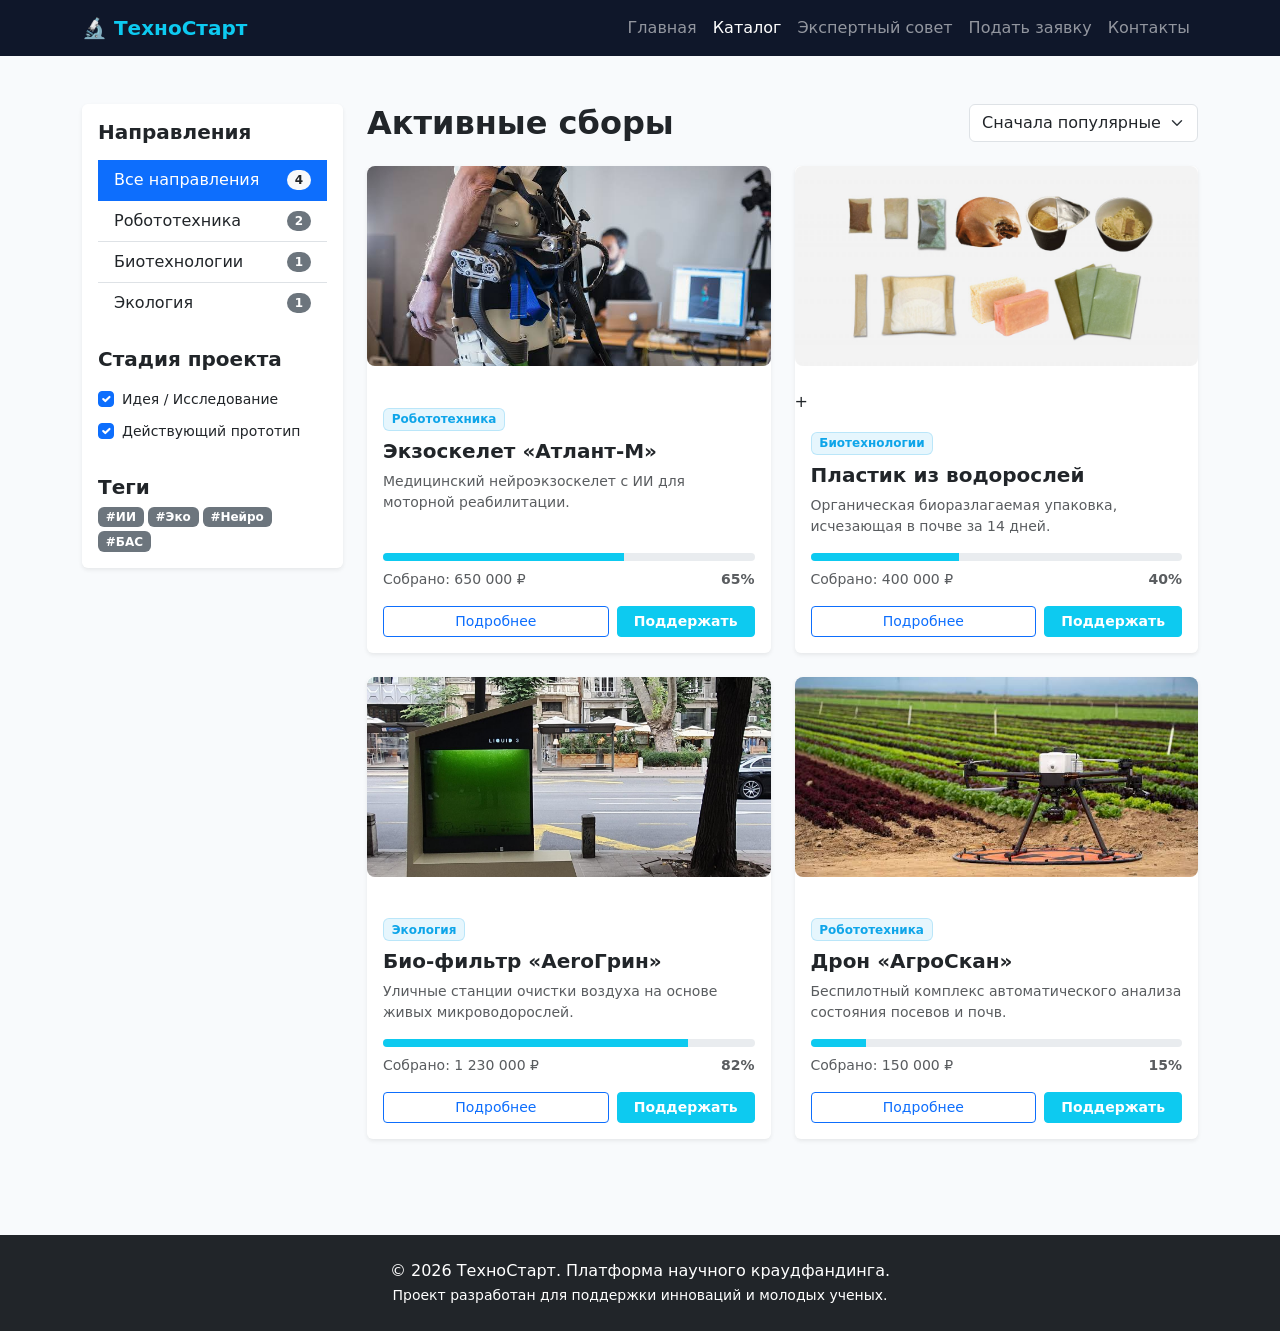
==== catalog.html @ 310f8706 "fix: pictures" ====
<!DOCTYPE html>
<html lang="ru">
<head>
    <meta charset="UTF-8">
    <meta name="viewport" content="width=device-width, initial-scale=1.0">
    <title>Каталог научных проектов — ТехноСтарт</title>
    <link href="https://cdn.jsdelivr.net/npm/bootstrap@5.3.3/dist/css/bootstrap.min.css" rel="stylesheet">
    <link rel="stylesheet" href="css/custom.css">
</head>
<body>
    <nav class="navbar navbar-expand-lg navbar-dark bg-dark sticky-top">
        <div class="container">
            <a class="navbar-brand fw-bold text-info" href="index.html">🔬 ТехноСтарт</a>
            <button class="navbar-toggler" type="button" data-bs-toggle="collapse" data-bs-target="#navbarNav">
                <span class="navbar-toggler-icon"></span>
            </button>
            <div class="collapse navbar-collapse" id="navbarNav">
                <ul class="navbar-nav ms-auto">
                    <li class="nav-item"><a class="nav-link" href="index.html">Главная</a></li>
                    <li class="nav-item"><a class="nav-link active" href="catalog.html">Каталог</a></li>
                    <li class="nav-item"><a class="nav-link" href="experts.html">Экспертный совет</a></li>
                    <li class="nav-item"><a class="nav-link" href="order.html">Подать заявку</a></li>
                    <li class="nav-item"><a class="nav-link" href="contacts.html">Контакты</a></li>
                </ul>
            </div>
        </div>
    </nav>

    <main class="container my-5">
        <div class="row g-4">

        <aside class="col-lg-3">
            <div class="card p-3 shadow-sm border-0 position-sticky" style="top: 90px;">
                <h5 class="fw-bold mb-3">Направления</h5>
                <div class="list-group list-group-flush mb-4">
                    <button class="list-group-item list-group-item-action d-flex justify-content-between align-items-center active">
                        Все направления <span class="badge bg-light text-dark rounded-pill">4</span>
                    </button>
                    <button class="list-group-item list-group-item-action d-flex justify-content-between align-items-center">
                        Робототехника <span class="badge bg-secondary rounded-pill">2</span>
                    </button>
                    <button class="list-group-item list-group-item-action d-flex justify-content-between align-items-center">
                        Биотехнологии <span class="badge bg-secondary rounded-pill">1</span>
                    </button>
                    <button class="list-group-item list-group-item-action d-flex justify-content-between align-items-center">
                        Экология <span class="badge bg-secondary rounded-pill">1</span>
                    </button>
                </div>

                <h5 class="fw-bold mb-3">Стадия проекта</h5>
                <div class="mb-4">
                    <div class="form-check mb-2">
                        <input class="form-check-input" type="checkbox" id="stage1" checked>
                        <label class="form-check-label small" for="stage1">Идея / Исследование</label>
                    </div>
                    <div class="form-check mb-2">
                        <input class="form-check-input" type="checkbox" id="stage2" checked>
                        <label class="form-check-label small" for="stage2">Действующий прототип</label>
                    </div>
                </div>

                <h5 class="fw-bold mb-2">Теги</h5>
                <div class="d-flex flex-wrap gap-1">
                    <span class="badge bg-secondary">#ИИ</span>
                    <span class="badge bg-secondary">#Эко</span>
                    <span class="badge bg-secondary">#Нейро</span>
                    <span class="badge bg-secondary">#БАС</span>
                </div>
            </div>
        </aside>
        <section class="col-lg-9">
            <div class="d-flex justify-content-between align-items-center mb-4">
                <h2 class="fw-bold mb-0">Активные сборы</h2>
                <select class="form-select w-auto">
                    <option>Сначала популярные</option>
                    <option>По дате добавления</option>
                </select>
            </div>

            <div class="row row-cols-1 row-cols-md-2 g-4">
                <div class="col">
                    <div class="card h-100 border-0 shadow-sm project-card">
                        <img src="images/exoskeleton.jpg" class="img-fluid rounded-3 mb-4 card-img-top object-fit-cover" alt="Прототип экзоскелета Атлант-М">
                        <div class="card-body d-flex flex-column justify-content-between">
                            <div>
                                <span class="badge badge-tech mb-2">Робототехника</span>
                                <h5 class="card-title fw-bold">Экзоскелет «Атлант-М»</h5>
                                <p class="card-text text-muted small">Медицинский нейроэкзоскелет с ИИ для моторной реабилитации.</p>
                            </div>
                            <div class="mt-3">
                                <div class="progress mb-2" style="height: 8px;">
                                    <div class="progress-bar bg-info" style="width: 65%"></div>
                                </div>
                                <div class="d-flex justify-content-between text-muted small mb-3">
                                    <span>Собрано: 650 000 ₽</span>
                                    <strong>65%</strong>
                                </div>
                                <div class="d-flex gap-2">
                                    <a href="product1.html" class="btn btn-outline-primary btn-sm flex-grow-1">Подробнее</a>
                                    <button class="btn btn-info btn-sm text-white fw-bold px-3" data-bs-toggle="modal" data-bs-target="#quickSupportModal">Поддержать</button>
                                </div>
                            </div>
                        </div>
                    </div>
                </div>

                <div class="col">
                    <div class="card h-100 border-0 shadow-sm project-card">
                        <img src="images/plastic.jpg" class="img-fluid rounded-3 mb-4 card-img-top object-fit-cover" alt="Пластик из водорослей">+
                        <div class="card-body d-flex flex-column justify-content-between">
                            <div>
                                <span class="badge badge-tech mb-2">Биотехнологии</span>
                                <h5 class="card-title fw-bold">Пластик из водорослей</h5>
                                <p class="card-text text-muted small">Органическая биоразлагаемая упаковка, исчезающая в почве за 14 дней.</p>
                            </div>
                            <div class="mt-3">
                                <div class="progress mb-2" style="height: 8px;">
                                    <div class="progress-bar bg-info" style="width: 40%"></div>
                                </div>
                                <div class="d-flex justify-content-between text-muted small mb-3">
                                    <span>Собрано: 400 000 ₽</span>
                                    <strong>40%</strong>
                                </div>
                                <div class="d-flex gap-2">
                                    <a href="product2.html" class="btn btn-outline-primary btn-sm flex-grow-1">Подробнее</a>
                                    <button class="btn btn-info btn-sm text-white fw-bold px-3" data-bs-toggle="modal" data-bs-target="#quickSupportModal">Поддержать</button>
                                </div>
                            </div>
                        </div>
                    </div>
                </div>

                <div class="col">
                    <div class="card h-100 border-0 shadow-sm project-card">
                        <img src="images/aerogreen.jpg" class="img-fluid rounded-3 mb-4 card-img-top object-fit-cover" alt="Био-фильтр «AeroГрин»">
                        <div class="card-body d-flex flex-column justify-content-between">
                            <div>
                                <span class="badge badge-tech mb-2">Экология</span>
                                <h5 class="card-title fw-bold">Био-фильтр «AeroГрин»</h5>
                                <p class="card-text text-muted small">Уличные станции очистки воздуха на основе живых микроводорослей.</p>
                            </div>
                            <div class="mt-3">
                                <div class="progress mb-2" style="height: 8px;">
                                    <div class="progress-bar bg-info" style="width: 82%"></div>
                                </div>
                                <div class="d-flex justify-content-between text-muted small mb-3">
                                    <span>Собрано: 1 230 000 ₽</span>
                                    <strong>82%</strong>
                                </div>
                                <div class="d-flex gap-2">
                                    <a href="product3.html" class="btn btn-outline-primary btn-sm flex-grow-1">Подробнее</a>
                                    <button class="btn btn-info btn-sm text-white fw-bold px-3" data-bs-toggle="modal" data-bs-target="#quickSupportModal">Поддержать</button>
                                </div>
                            </div>
                        </div>
                    </div>
                </div>

                <div class="col">
                    <div class="card h-100 border-0 shadow-sm project-card">
                        <img src="images/agroscan.jpg" class="img-fluid rounded-3 mb-4 card-img-top object-fit-cover" alt="Дрон «АгроСкан»">
                        <div class="card-body d-flex flex-column justify-content-between">
                            <div>
                                <span class="badge badge-tech mb-2">Робототехника</span>
                                <h5 class="card-title fw-bold">Дрон «АгроСкан»</h5>
                                <p class="card-text text-muted small">Беспилотный комплекс автоматического анализа состояния посевов и почв.</p>
                            </div>
                            <div class="mt-3">
                                <div class="progress mb-2" style="height: 8px;">
                                    <div class="progress-bar bg-info" style="width: 15%"></div>
                                </div>
                                <div class="d-flex justify-content-between text-muted small mb-3">
                                    <span>Собрано: 150 000 ₽</span>
                                    <strong>15%</strong>
                                </div>
                                <div class="d-flex gap-2">
                                    <a href="product4.html" class="btn btn-outline-primary btn-sm flex-grow-1">Подробнее</a>
                                    <button class="btn btn-info btn-sm text-white fw-bold px-3" data-bs-toggle="modal" data-bs-target="#quickSupportModal">Поддержать</button>
                                </div>
                            </div>
                        </div>
                    </div>
                </div>
            </div>
        </section>
  </main>

  <!-- Модальное окно быстрой поддержки -->
  <div class="modal fade" id="quickSupportModal" tabindex="-1">
    <div class="modal-dialog">
      <div class="modal-content">
        <div class="modal-header">
          <h5 class="modal-title fw-bold">Быстрая поддержка проекта</h5>
          <button type="button" class="btn-close" data-bs-close="modal"></button>
        </div>
        <div class="modal-body">
          <form>
            <div class="mb-3">
              <label class="form-label">Сумма взноса (₽)</label>
              <input type="number" class="form-value form-control" value="1000">
            </div>
            <div class="mb-3">
              <label class="form-label">Ваше имя (или анонимно)</label>
              <input type="text" class="form-value form-control" placeholder="Иван И.">
            </div>
            <div class="form-check mb-3">
              <input type="checkbox" class="form-check-input" id="termsCheck">
              <label class="form-check-label small" for="termsCheck">Согласен с правилами платформы</label>
            </div>
            <button type="submit" class="btn btn-info w-100 text-white">Перейти к оплате</button>
          </form>
        </div>
      </div>
    </div>
  </div>

    <footer class="bg-dark text-white py-4 mt-5">
        <div class="container text-center">
            <p class="mb-0">&copy; 2026 ТехноСтарт. Платформа научного краудфандинга.</p>
            <small class="mb-1">Проект разработан для поддержки инноваций и молодых ученых.</small>
        </div>
    </footer>

    <script src="https://cdn.jsdelivr.net/npm/bootstrap@5.3.3/dist/js/bootstrap.bundle.min.js"></script>
    <script src="js/main.js"></script>
</body>
</html>
---- css/custom.css ----
:root {
  --primary-dark: #0f172a;
  --accent-neon: #0ea5e9;
  --bg-light: #f8fafc;
}

body {
  min-height: 100vh;
  display: flex;
  flex-direction: column;
  background-color: var(--bg-light);
  font-family: system-ui, -apple-system, "Segoe UI", Roboto, Helvetica, Arial, sans-serif;
}

main {
  flex: 1;
}

.navbar {
  background-color: var(--primary-dark) !important;
}

.hero-section {
  background: linear-gradient(135deg, #0f172a 0%, #1e293b 100%);
  color: white;
  padding: 60px 0;
}

.placeholder-box {
  min-height: 240px;
  background-color: #e2e8f0;
  display: flex;
  align-items: center;
  justify-content: center;
  border-radius: 8px;
}

.placeholder-image {
  min-height: 320px;
  background-color: #cbd5e1;
  display: flex;
  align-items: center;
  justify-content: center;
  border-radius: 8px;
}

.card-img-top {
  height: 200px;
  object-fit: cover;
}

.project-card {
  transition: transform 0.2s, box-shadow 0.2s;
}

.project-card:hover {
  transform: translateY(-5px);
  box-shadow: 0 10px 20px rgba(0,0,0,0.1);
}

.badge-tech {
  background-color: rgba(14, 165, 233, 0.1);
  color: var(--accent-neon);
  border: 1px solid rgba(14, 165, 233, 0.2);
}

footer {
  background-color: var(--primary-dark);
  color: #94a3b8;
}
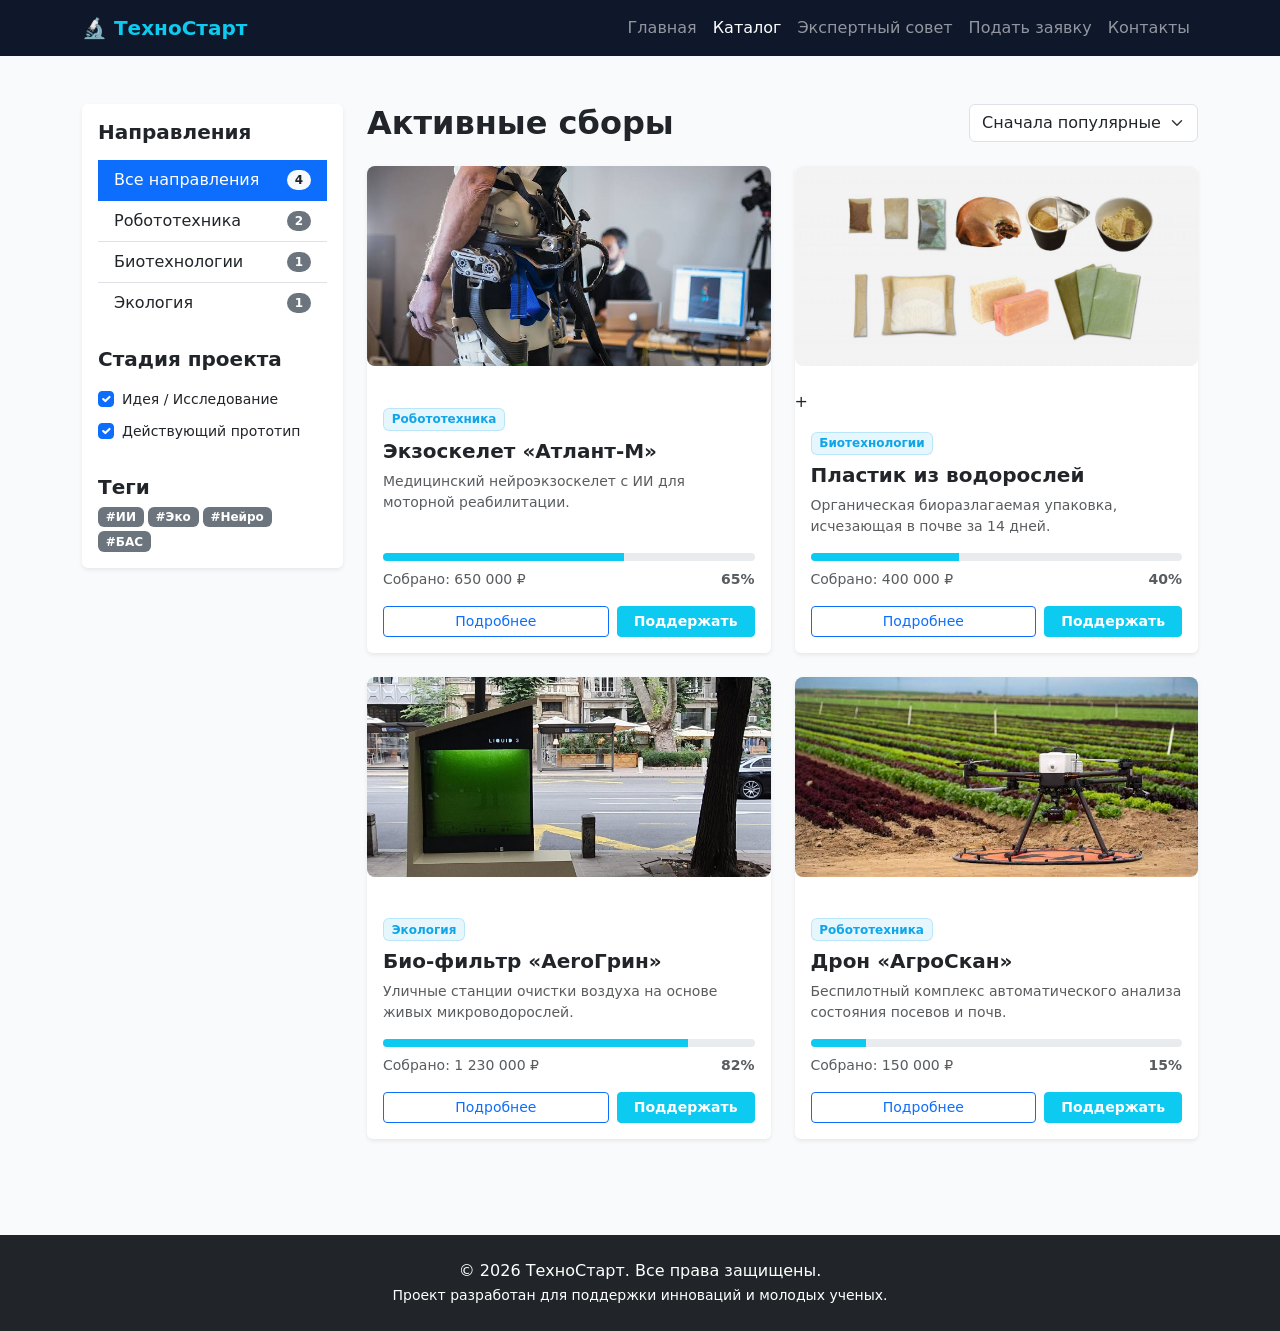
==== commit d3adc948: "fix: footer" ====
--- a/catalog.html
+++ b/catalog.html
@@ -216,7 +216,7 @@
 
     <footer class="bg-dark text-white py-4 mt-5">
         <div class="container text-center">
-            <p class="mb-0">&copy; 2026 ТехноСтарт. Платформа научного краудфандинга.</p>
+            <p class="mb-0">&copy; 2026 ТехноСтарт. Все права защищены.</p>
             <small class="mb-1">Проект разработан для поддержки инноваций и молодых ученых.</small>
         </div>
     </footer>
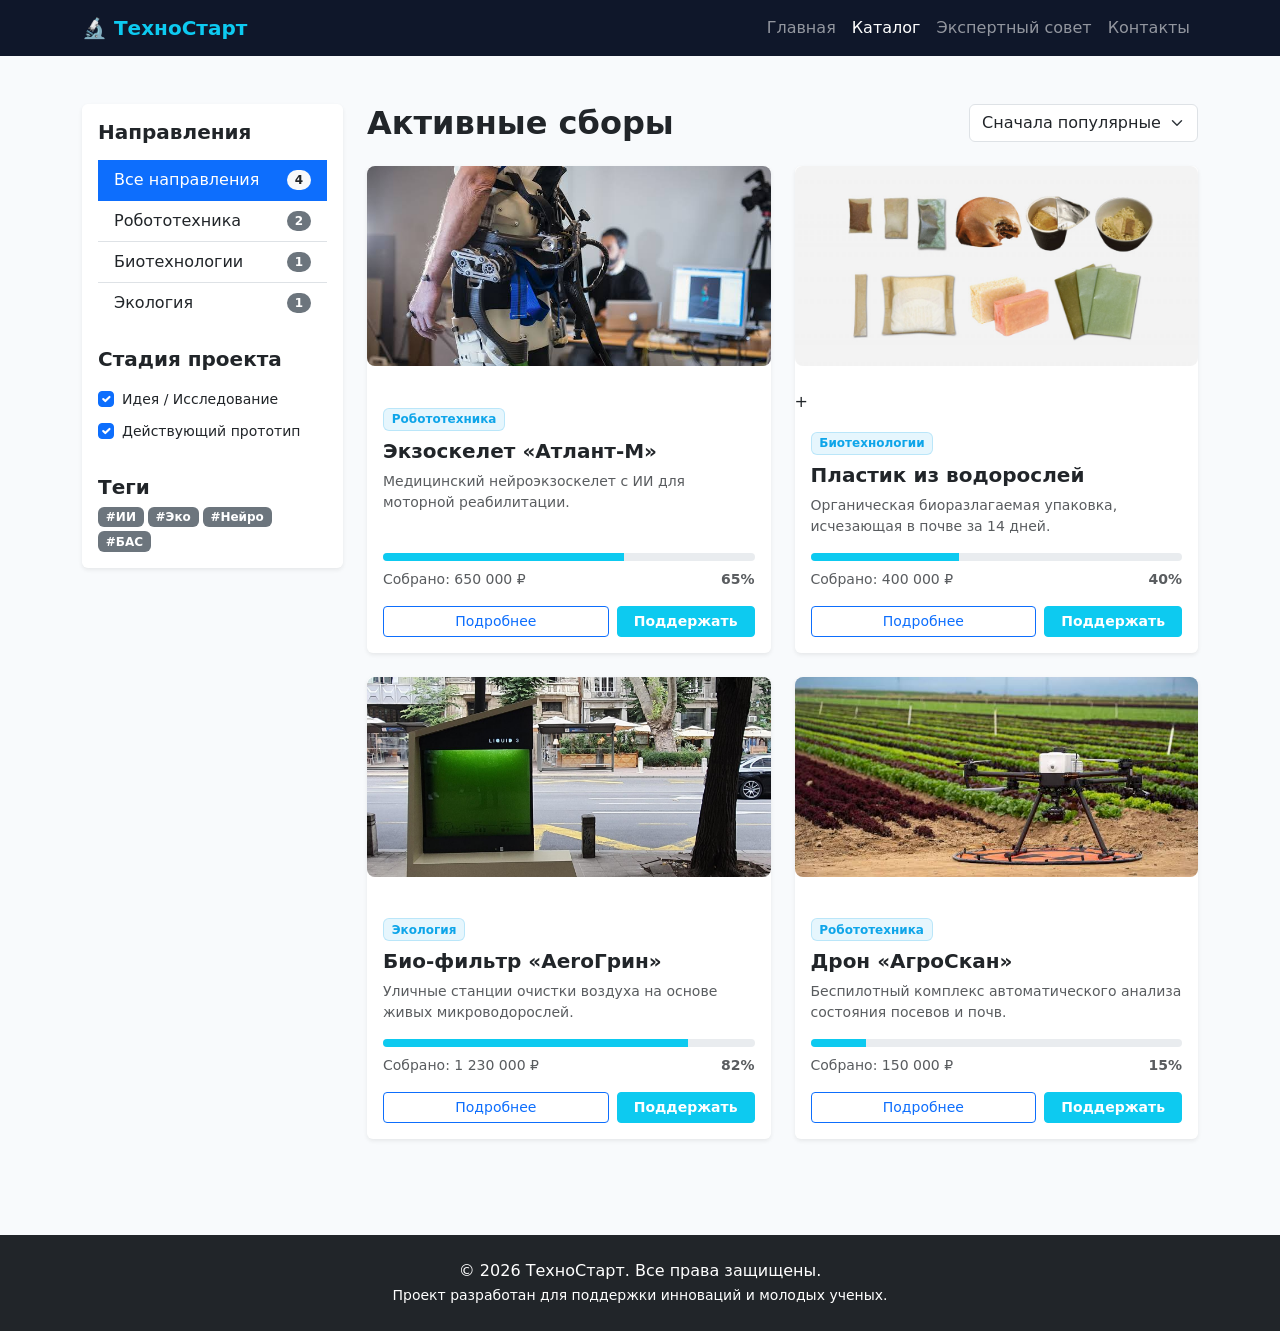
==== commit 824bedf7: "delete: order.html" ====
--- a/catalog.html
+++ b/catalog.html
@@ -19,7 +19,6 @@
                     <li class="nav-item"><a class="nav-link" href="index.html">Главная</a></li>
                     <li class="nav-item"><a class="nav-link active" href="catalog.html">Каталог</a></li>
                     <li class="nav-item"><a class="nav-link" href="experts.html">Экспертный совет</a></li>
-                    <li class="nav-item"><a class="nav-link" href="order.html">Подать заявку</a></li>
                     <li class="nav-item"><a class="nav-link" href="contacts.html">Контакты</a></li>
                 </ul>
             </div>
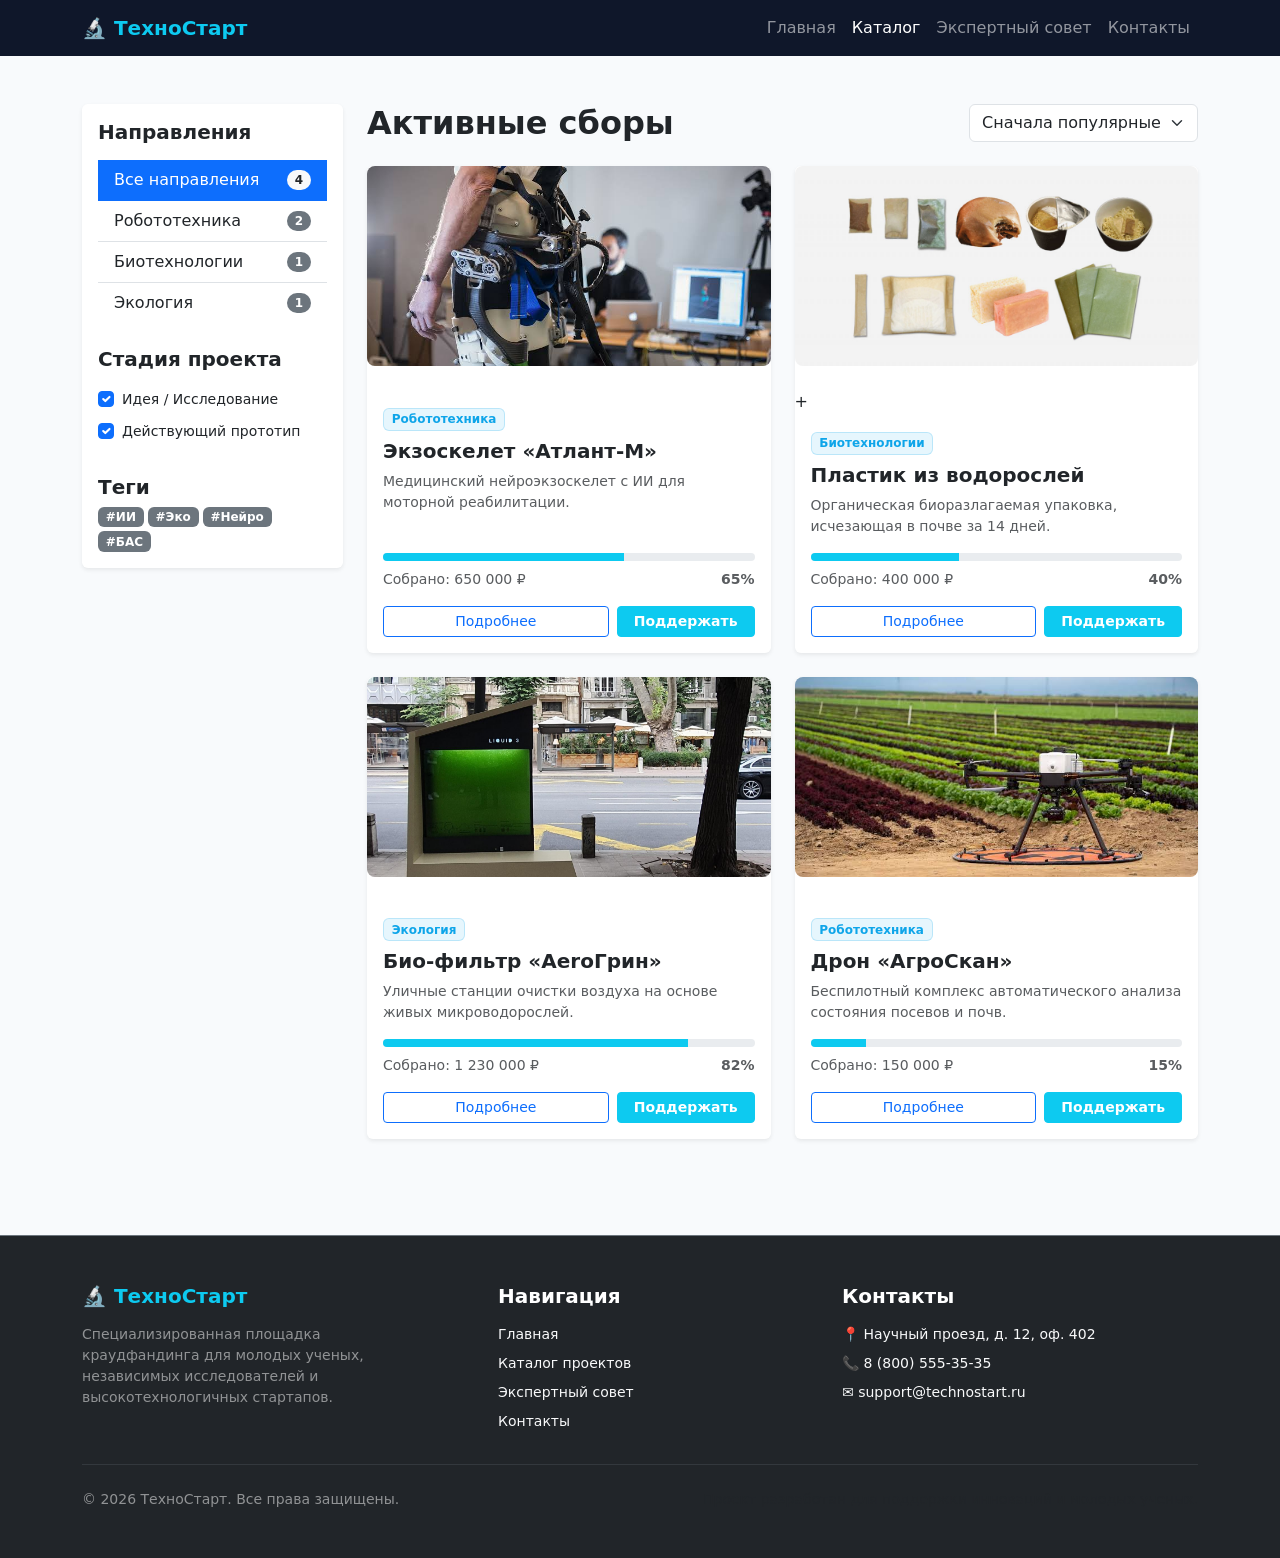
==== commit 5b446e13: "fix: footer" ====
--- a/catalog.html
+++ b/catalog.html
@@ -213,10 +213,37 @@
     </div>
   </div>
 
-    <footer class="bg-dark text-white py-4 mt-5">
-        <div class="container text-center">
-            <p class="mb-0">&copy; 2026 ТехноСтарт. Все права защищены.</p>
-            <small class="mb-1">Проект разработан для поддержки инноваций и молодых ученых.</small>
+    <footer class="bg-dark text-white-50 py-5 mt-5 border-top border-secondary">
+        <div class="container">
+            <div class="row g-4 text-start">
+                <div class="col-md-4">
+                    <h5 class="text-info fw-bold mb-3">🔬 ТехноСтарт</h5>
+                    <p class="small mb-0">Специализированная площадка краудфандинга для молодых ученых, независимых исследователей и высокотехнологичных стартапов.</p>
+                </div>
+                <div class="col-6 col-md-4 ps-md-5">
+                    <h5 class="text-white fw-bold mb-3">Навигация</h5>
+                    <ul class="list-unstyled small mb-0">
+                        <li class="mb-2"><a href="index.html" class="link-light text-decoration-none">Главная</a></li>
+                        <li class="mb-2"><a href="catalog.html" class="link-light text-decoration-none">Каталог проектов</a></li>
+                        <li class="mb-2"><a href="experts.html" class="link-light text-decoration-none">Экспертный совет</a></li>
+
+                        <li class="mb-2"><a href="contacts.html" class="link-light text-decoration-none">Контакты</a></li>
+                    </ul>
+                </div>
+                <div class="col-6 col-md-4">
+                    <h5 class="text-white fw-bold mb-3">Контакты</h5>
+                    <ul class="list-unstyled small mb-0 text-light">
+                        <li class="mb-2">📍 Научный проезд, д. 12, оф. 402</li>
+                        <li class="mb-2">📞 8 (800) 555-35-35</li>
+                        <li class="mb-2">✉️ <a href="mailto:support@technostart.ru" class="link-light text-decoration-none">support@technostart.ru</a></li>
+                    </ul>
+                </div>
+            </div>
+            <hr class="border-secondary my-4">
+            <div class="d-flex flex-column flex-sm-row justify-content-between align-items-center small">
+                <span class="mb-2 mb-sm-0">&copy; 2026 ТехноСтарт. Все права защищены.</span>
+                <span class="text-muted text-center text-sm-end">Проект разработан для поддержки инноваций и молодых ученых.</span>
+            </div>
         </div>
     </footer>
 
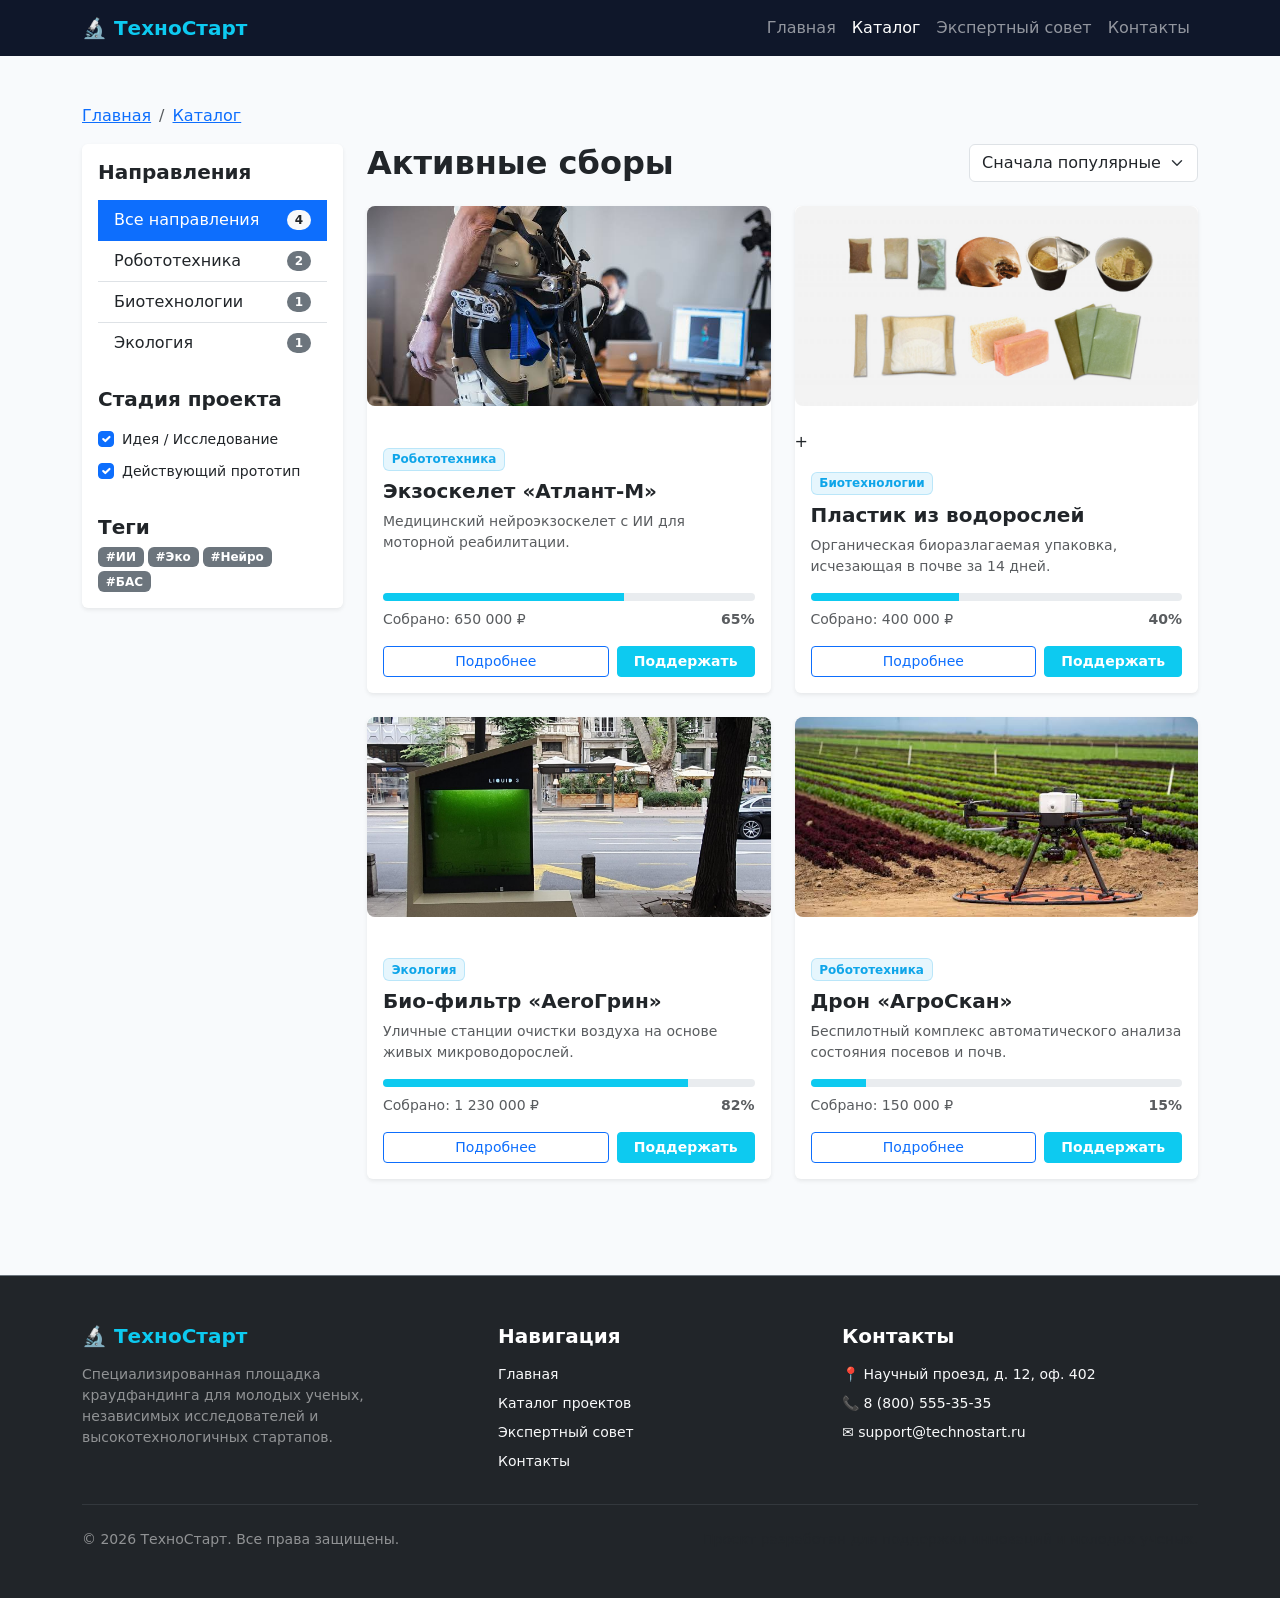
==== commit 219d505d: "fix: breadcrumbs" ====
--- a/catalog.html
+++ b/catalog.html
@@ -26,6 +26,12 @@
     </nav>
 
     <main class="container my-5">
+        <nav aria-label="breadcrumb">
+            <ol class="breadcrumb">
+                <li class="breadcrumb-item"><a href="index.html">Главная</a></li>
+                <li class="breadcrumb-item active"><a href="catalog.html">Каталог</a></li>
+        </nav>
+
         <div class="row g-4">
 
         <aside class="col-lg-3">
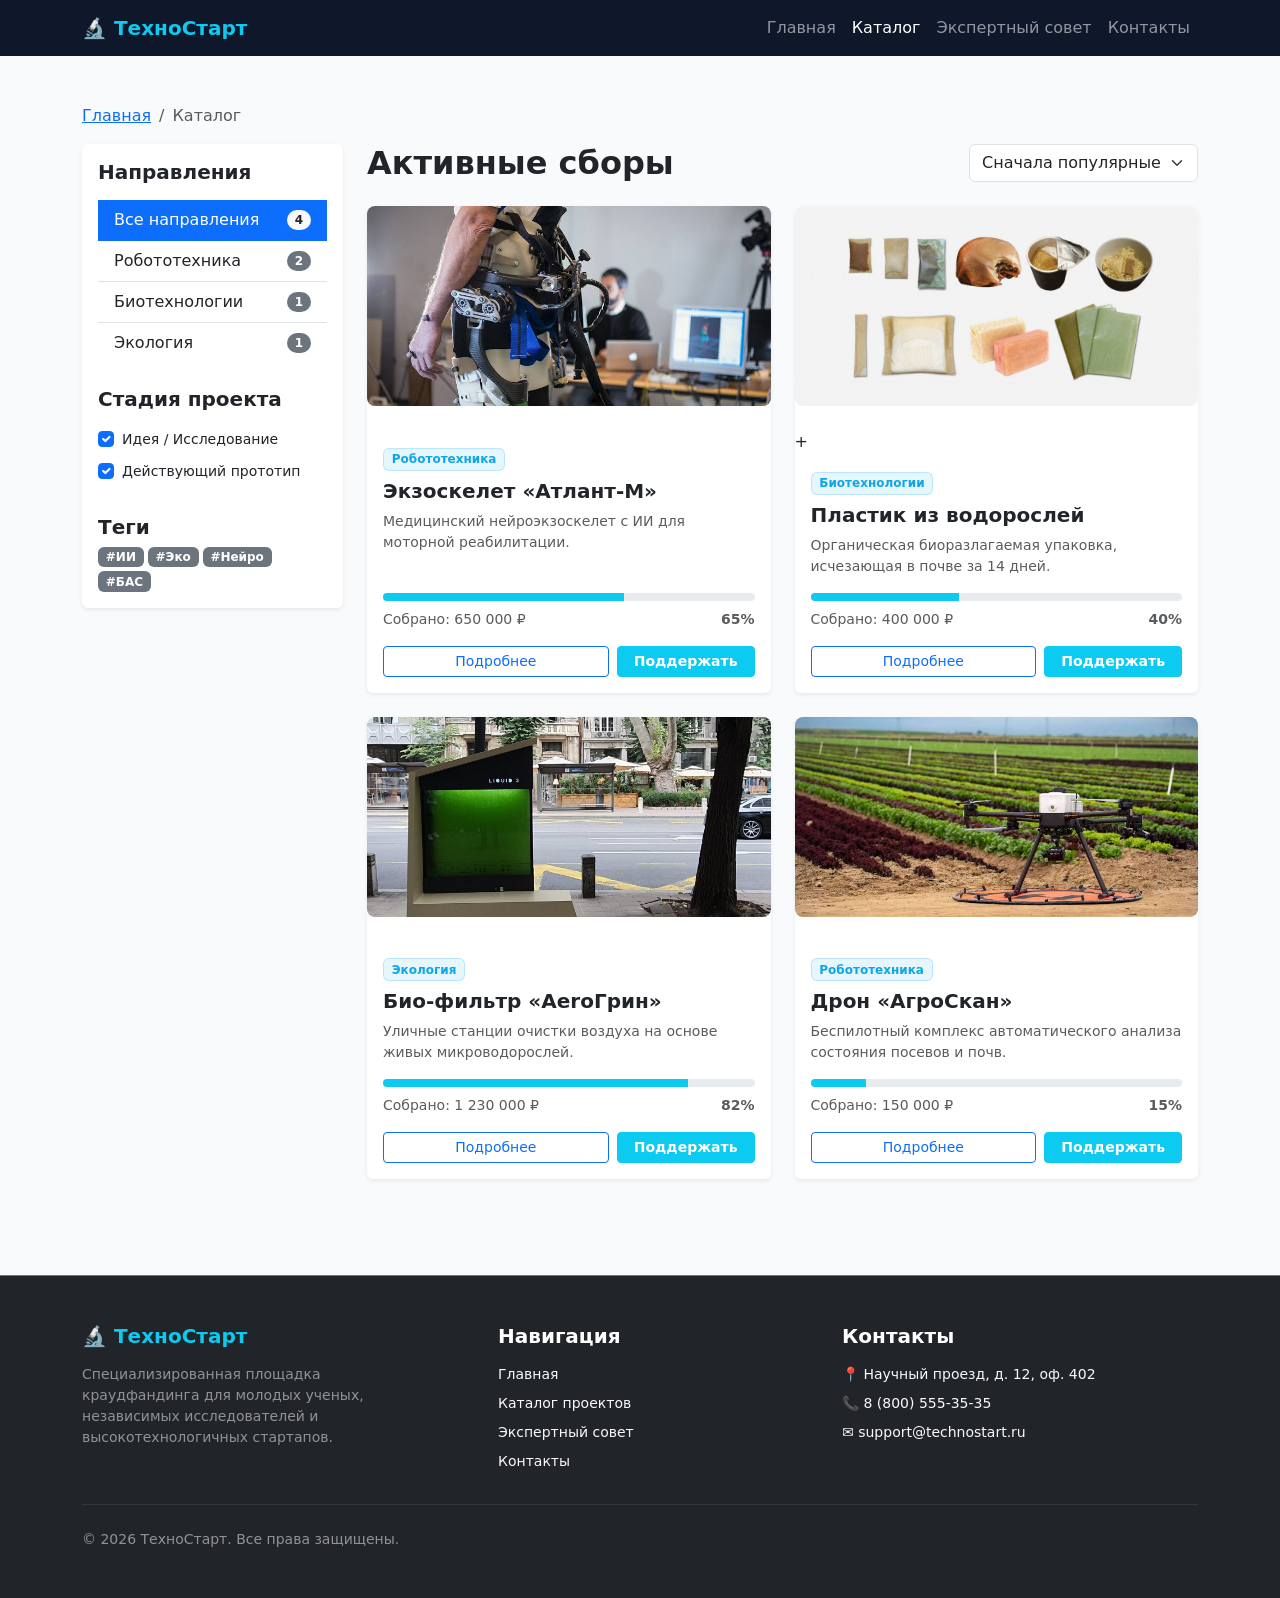
==== commit b9e2226f: "fix: breadcrumbs" ====
--- a/catalog.html
+++ b/catalog.html
@@ -29,7 +29,7 @@
         <nav aria-label="breadcrumb">
             <ol class="breadcrumb">
                 <li class="breadcrumb-item"><a href="index.html">Главная</a></li>
-                <li class="breadcrumb-item active"><a href="catalog.html">Каталог</a></li>
+                <li class="breadcrumb-item active"><a>Каталог</a></li>
         </nav>
 
         <div class="row g-4">
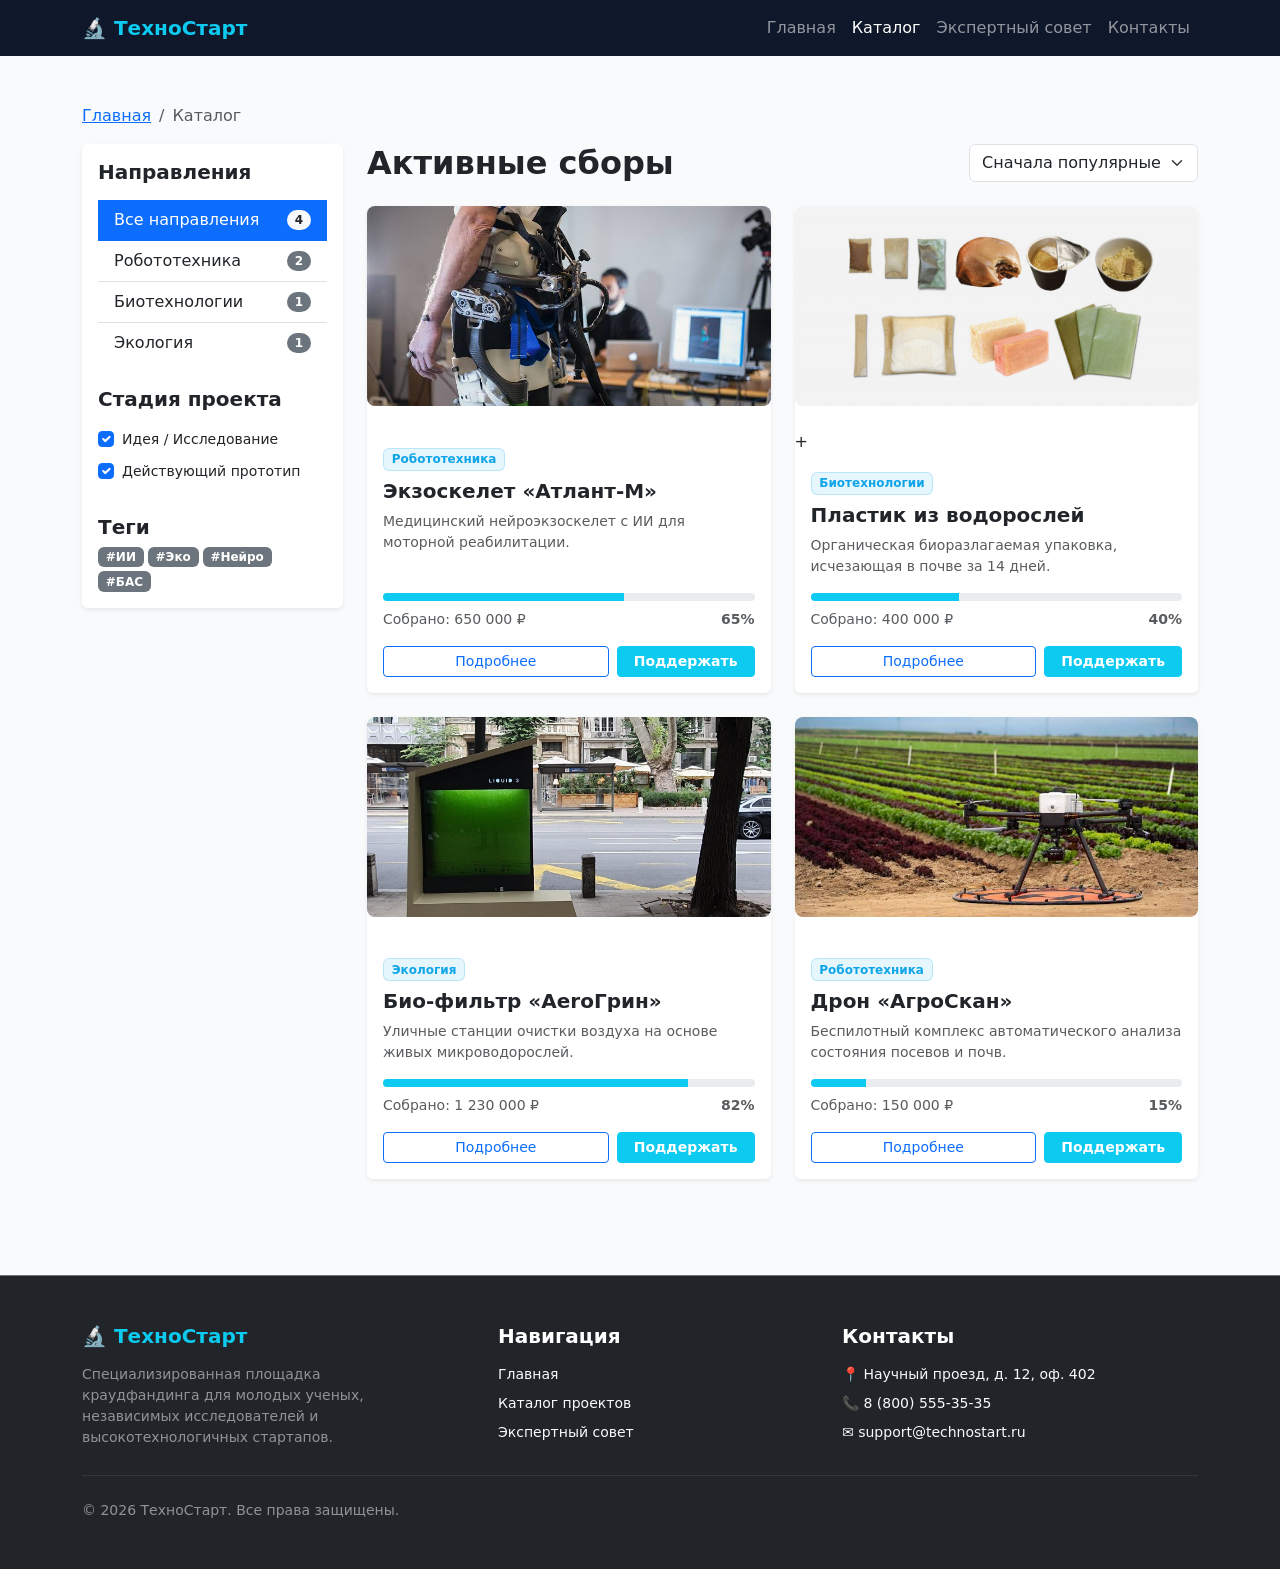
==== commit e79ef046: "fix: map" ====
--- a/catalog.html
+++ b/catalog.html
@@ -232,8 +232,6 @@
                         <li class="mb-2"><a href="index.html" class="link-light text-decoration-none">Главная</a></li>
                         <li class="mb-2"><a href="catalog.html" class="link-light text-decoration-none">Каталог проектов</a></li>
                         <li class="mb-2"><a href="experts.html" class="link-light text-decoration-none">Экспертный совет</a></li>
-
-                        <li class="mb-2"><a href="contacts.html" class="link-light text-decoration-none">Контакты</a></li>
                     </ul>
                 </div>
                 <div class="col-6 col-md-4">
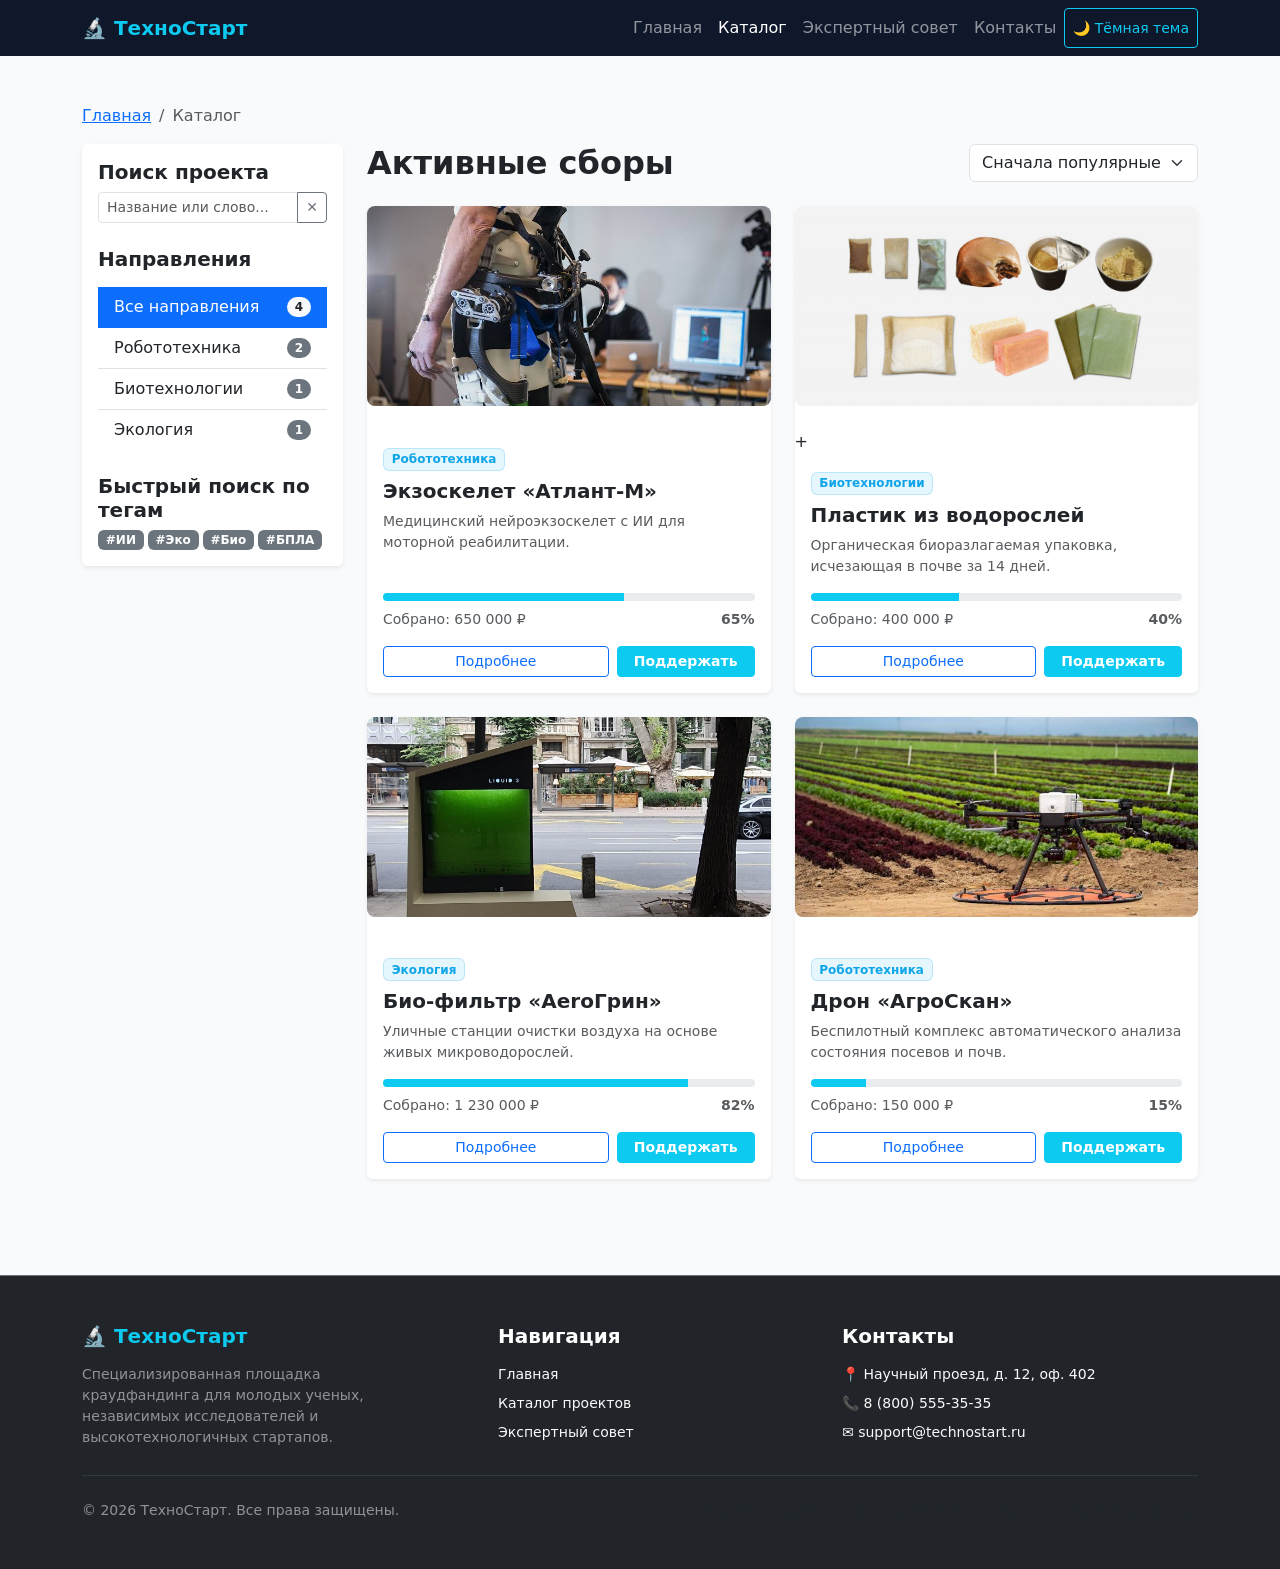
==== commit c339d455: "fix: prepare Bootstrap project for submission" ====
--- a/catalog.html
+++ b/catalog.html
@@ -20,6 +20,9 @@
                     <li class="nav-item"><a class="nav-link active" href="catalog.html">Каталог</a></li>
                     <li class="nav-item"><a class="nav-link" href="experts.html">Экспертный совет</a></li>
                     <li class="nav-item"><a class="nav-link" href="contacts.html">Контакты</a></li>
+                    <button id="theme-toggle" class="btn btn-outline-info btn-sm" type="button" title="Сменить тему">
+                        🌙 Тёмная тема
+                    </button>
                 </ul>
             </div>
         </div>
@@ -33,46 +36,41 @@
         </nav>
 
         <div class="row g-4">
-
-        <aside class="col-lg-3">
-            <div class="card p-3 shadow-sm border-0 position-sticky" style="top: 90px;">
-                <h5 class="fw-bold mb-3">Направления</h5>
-                <div class="list-group list-group-flush mb-4">
-                    <button class="list-group-item list-group-item-action d-flex justify-content-between align-items-center active">
-                        Все направления <span class="badge bg-light text-dark rounded-pill">4</span>
-                    </button>
-                    <button class="list-group-item list-group-item-action d-flex justify-content-between align-items-center">
-                        Робототехника <span class="badge bg-secondary rounded-pill">2</span>
-                    </button>
-                    <button class="list-group-item list-group-item-action d-flex justify-content-between align-items-center">
-                        Биотехнологии <span class="badge bg-secondary rounded-pill">1</span>
-                    </button>
-                    <button class="list-group-item list-group-item-action d-flex justify-content-between align-items-center">
-                        Экология <span class="badge bg-secondary rounded-pill">1</span>
-                    </button>
-                </div>
-
-                <h5 class="fw-bold mb-3">Стадия проекта</h5>
-                <div class="mb-4">
-                    <div class="form-check mb-2">
-                        <input class="form-check-input" type="checkbox" id="stage1" checked>
-                        <label class="form-check-label small" for="stage1">Идея / Исследование</label>
-                    </div>
-                    <div class="form-check mb-2">
-                        <input class="form-check-input" type="checkbox" id="stage2" checked>
-                        <label class="form-check-label small" for="stage2">Действующий прототип</label>
-                    </div>
-                </div>
-
-                <h5 class="fw-bold mb-2">Теги</h5>
-                <div class="d-flex flex-wrap gap-1">
-                    <span class="badge bg-secondary">#ИИ</span>
-                    <span class="badge bg-secondary">#Эко</span>
-                    <span class="badge bg-secondary">#Нейро</span>
-                    <span class="badge bg-secondary">#БАС</span>
-                </div>
-            </div>
-        </aside>
+            <aside class="col-lg-3">
+                <div class="card p-3 shadow-sm border-0 position-sticky" style="top: 90px;">
+                <!-- Поле живого поиска -->
+                    <h5 class="fw-bold mb-2">Поиск проекта</h5>
+                    <div class="input-group mb-4">
+                        <input type="search" id="project-search" class="form-control form-control-sm" placeholder="Название или слово...">
+                        <button class="btn btn-outline-secondary btn-sm" type="button" id="clear-search" title="Сбросить">✕</button>
+                    </div>
+
+                    <h5 class="fw-bold mb-3">Направления</h5>
+                    <div class="list-group list-group-flush mb-4">
+                        <button class="list-group-item list-group-item-action d-flex justify-content-between align-items-center active">
+                            Все направления <span class="badge bg-light text-dark rounded-pill">4</span>
+                        </button>
+                        <button class="list-group-item list-group-item-action d-flex justify-content-between align-items-center">
+                            Робототехника <span class="badge bg-secondary rounded-pill">2</span>
+                        </button>
+                        <button class="list-group-item list-group-item-action d-flex justify-content-between align-items-center">
+                            Биотехнологии <span class="badge bg-secondary rounded-pill">1</span>
+                        </button>
+                        <button class="list-group-item list-group-item-action d-flex justify-content-between align-items-center">
+                            Экология <span class="badge bg-secondary rounded-pill">1</span>
+                        </button>
+                    </div>
+
+                    <h5 class="fw-bold mb-2">Быстрый поиск по тегам</h5>
+                    <div class="d-flex flex-wrap gap-1">
+                        <span class="badge bg-secondary tag-badge" role="button">#ИИ</span>
+                        <span class="badge bg-secondary tag-badge" role="button">#Эко</span>
+                        <span class="badge bg-secondary tag-badge" role="button">#Био</span>
+                        <span class="badge bg-secondary tag-badge" role="button">#БПЛА</span>
+                    </div>
+                </div>
+            </aside>
+
         <section class="col-lg-9">
             <div class="d-flex justify-content-between align-items-center mb-4">
                 <h2 class="fw-bold mb-0">Активные сборы</h2>
@@ -82,6 +80,11 @@
                 </select>
             </div>
 
+            <!-- Сообщение, если ничего не найдено -->
+            <div id="no-results-msg" class="alert alert-light text-center border mt-4 d-none">
+            По вашему запросу проектов не найдено. Попробуйте изменить поисковый запрос или сбросить фильтры.
+            </div>
+
             <div class="row row-cols-1 row-cols-md-2 g-4">
                 <div class="col">
                     <div class="card h-100 border-0 shadow-sm project-card">
--- a/css/custom.css
+++ b/css/custom.css
@@ -67,4 +67,81 @@
 footer {
   background-color: var(--primary-dark);
   color: #94a3b8;
+}
+
+/* 1. Плавный переход при смене светлой и тёмной темы */
+body, .card, .navbar, footer, .bg-white, .bg-light {
+  transition: background-color 0.35s ease, color 0.35s ease, border-color 0.35s ease;
+}
+
+/* 2. Неоновое свечение и отклик главных кнопок */
+.btn-info {
+  transition: transform 0.2s ease, box-shadow 0.2s ease, background-color 0.2s ease;
+}
+
+.btn-info:hover {
+  transform: translateY(-2px);
+  box-shadow: 0 6px 20px rgba(14, 165, 233, 0.45);
+}
+
+.btn-info:active {
+  transform: translateY(0);
+}
+
+/* 3. Интерактивность тегов в каталоге */
+.tag-badge {
+  transition: transform 0.15s ease, background-color 0.15s ease;
+}
+
+.tag-badge:hover {
+  transform: scale(1.08);
+  background-color: var(--accent-neon) !important;
+  color: #0f172a;
+}
+
+/* 4. Анимация пульсации для статуса проверки */
+@keyframes pulse-glow {
+  0% { box-shadow: 0 0 0 0 rgba(14, 165, 233, 0.7); }
+  70% { box-shadow: 0 0 0 8px rgba(14, 165, 233, 0); }
+  100% { box-shadow: 0 0 0 0 rgba(14, 165, 233, 0); }
+}
+
+.badge-tech {
+  animation: pulse-glow 2.5s infinite;
+}
+
+/* 5. Классы для плавного появления при скролле */
+.reveal-item {
+  opacity: 0;
+  transform: translateY(25px);
+  transition: opacity 0.6s ease-out, transform 0.6s ease-out;
+}
+
+.reveal-item.visible {
+  opacity: 1;
+  transform: translateY(0);
+}
+
+/* Поддержка тёмной темы (Dark Mode) */
+[data-bs-theme="dark"] body {
+  background-color: #0b1120;
+  color: #e2e8f0;
+}
+
+[data-bs-theme="dark"] .card {
+  background-color: #1e293b;
+  border-color: #334155 !important;
+}
+
+[data-bs-theme="dark"] .placeholder-box,
+[data-bs-theme="dark"] .placeholder-image {
+  background-color: #334155;
+  color: #94a3b8 !important;
+}
+
+[data-bs-theme="dark"] .bg-white,
+[data-bs-theme="dark"] .bg-light {
+  background-color: #162032 !important;
+  color: #e2e8f0;
+  border-color: #334155 !important;
 }
